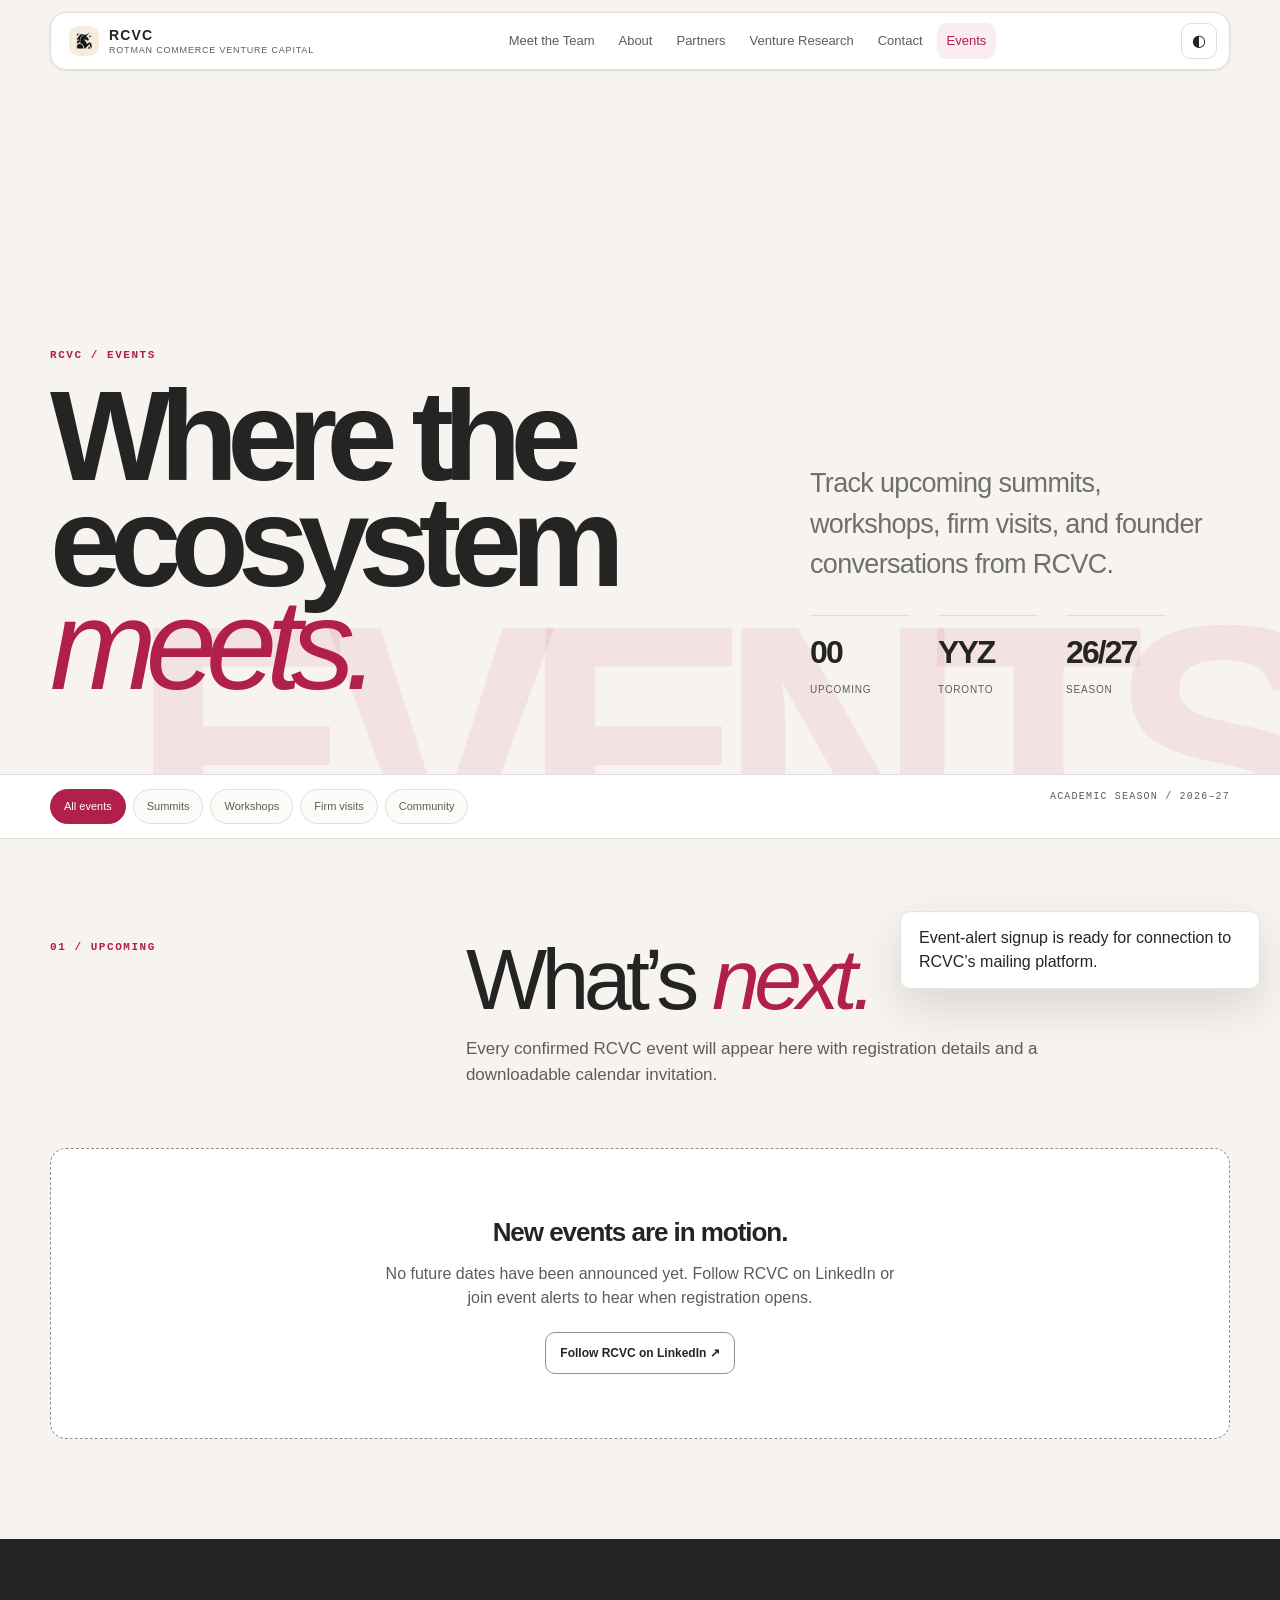
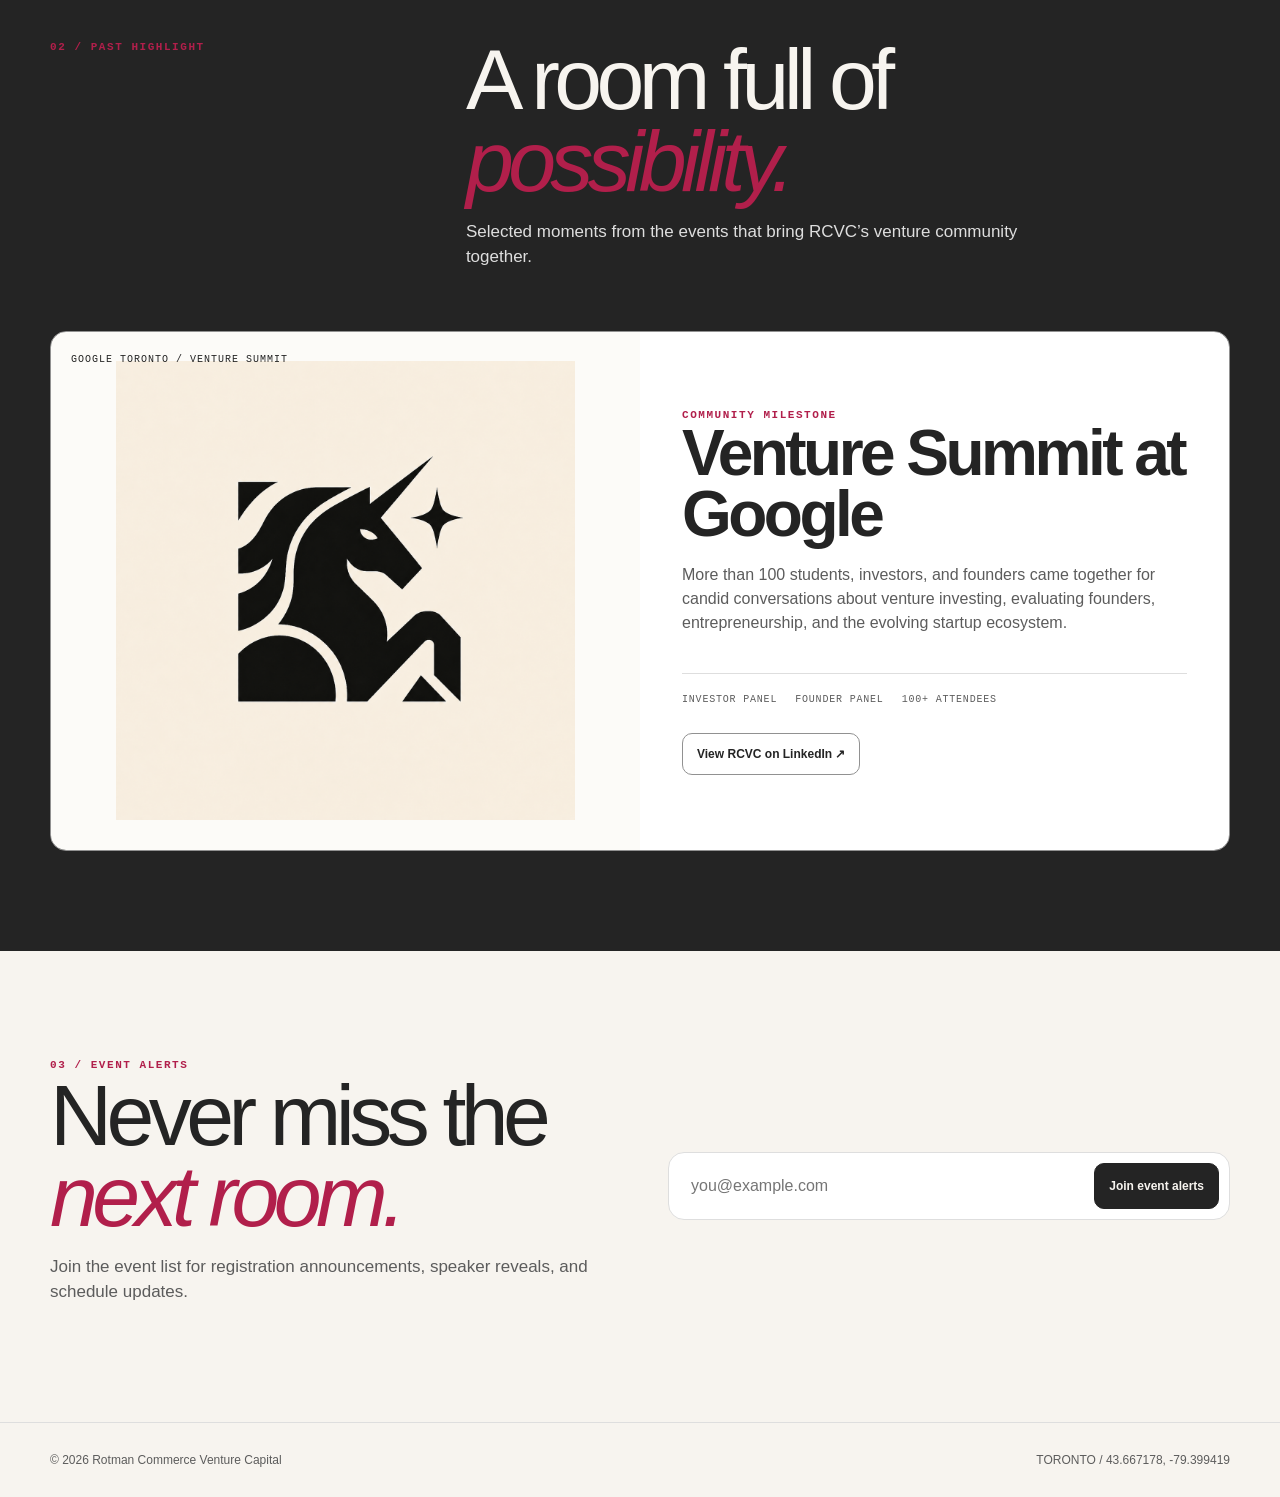
==== events.html @ 69e8425a "Initial RCVC website" ====
<!doctype html>
<html lang="en">
<head>
  <meta charset="UTF-8" />
  <meta name="viewport" content="width=device-width, initial-scale=1.0" />
  <meta name="description" content="Upcoming events from Rotman Commerce Venture Capital." />
  <title>Events — RCVC</title>
  <script>
    (() => {
      const param = new URLSearchParams(window.location.search).get("scoutTheme");
      const theme =
        param || (window.matchMedia("(prefers-color-scheme: dark)").matches ? "dark" : "light");
      document.documentElement.setAttribute("data-theme", theme);
    })();
  </script>
  <style>
    :root {
      color-scheme: light;
      --cp-bg: #f7f4ef;
      --cp-bg-elevated: #fcfbf8;
      --cp-surface: #ffffff;
      --cp-surface-soft: #f5f5f5;
      --cp-border: #dedede;
      --cp-border-strong: #919191;
      --cp-text: #242424;
      --cp-text-muted: #5c5c5c;
      --cp-text-soft: #6f6f6f;
      --cp-accent: #b11f4b;
      --cp-accent-hover: #9a1a41;
      --cp-accent-soft: rgba(177, 31, 75, 0.08);
      --cp-accent-fg: #ffffff;
      --cp-success: #16a34a;
      --cp-danger: #dc2626;
      --cp-warning: #f59e0b;
      --cp-link: #0078d4;
      --cp-shadow: 0 18px 48px rgba(0, 0, 0, 0.12);
      --cp-overlay: rgba(255, 255, 255, 0.8);
      --cp-panel: rgba(255, 255, 255, 0.86);
      --cp-panel-strong: rgba(255, 255, 255, 0.96);
      --cp-sheen: rgba(255, 255, 255, 0.55);
      --cp-highlight: rgba(177, 31, 75, 0.12);
    }
    html[data-theme="dark"] {
      color-scheme: dark;
      --cp-bg: #3d3b3a;
      --cp-bg-elevated: #343231;
      --cp-surface: #292929;
      --cp-surface-soft: #2e2e2e;
      --cp-border: #474747;
      --cp-border-strong: #5f5f5f;
      --cp-text: #dedede;
      --cp-text-muted: #919191;
      --cp-text-soft: #b0b0b0;
      --cp-accent: #fd8ea1;
      --cp-accent-hover: #fb7b91;
      --cp-accent-soft: rgba(253, 142, 161, 0.14);
      --cp-accent-fg: #1a1a1a;
      --cp-success: #4ade80;
      --cp-danger: #f87171;
      --cp-warning: #fbbf24;
      --cp-link: #4da6ff;
      --cp-shadow: 0 18px 48px rgba(0, 0, 0, 0.32);
      --cp-overlay: rgba(41, 41, 41, 0.88);
      --cp-panel: rgba(41, 41, 41, 0.72);
      --cp-panel-strong: rgba(41, 41, 41, 0.96);
      --cp-sheen: rgba(255, 255, 255, 0.04);
      --cp-highlight: rgba(253, 142, 161, 0.12);
    }
    * { box-sizing: border-box; }
    html { scroll-behavior: smooth; }
    body {
      margin: 0;
      overflow-x: hidden;
      background: var(--cp-bg);
      color: var(--cp-text);
      font-family: "Segoe UI", Aptos, Calibri, -apple-system, BlinkMacSystemFont, sans-serif;
      line-height: 1.5;
    }
    button, input { font: inherit; }
    a { color: inherit; }
    ::selection { background: var(--cp-accent); color: var(--cp-accent-fg); }
    :focus-visible { outline: 2px solid var(--cp-accent); outline-offset: 4px; }
    .grain { position: fixed; z-index: 20; inset: 0; pointer-events: none; opacity: .08; background-image: radial-gradient(var(--cp-text-muted) .5px, transparent .5px); background-size: 6px 6px; mix-blend-mode: multiply; }
    html[data-theme="dark"] .grain { mix-blend-mode: screen; opacity: .04; }
    .nav {
      position: fixed;
      z-index: 30;
      top: 12px;
      left: 50%;
      width: min(calc(100% - 24px), 1180px);
      transform: translateX(-50%);
      display: flex;
      align-items: center;
      justify-content: space-between;
      gap: 16px;
      padding: 10px 12px 10px 18px;
      border: 1px solid var(--cp-border);
      border-radius: 16px;
      background: var(--cp-panel-strong);
      box-shadow: 0 0 2px var(--cp-border), 0 1px 2px var(--cp-border);
      backdrop-filter: blur(16px);
    }
    .brand { display: inline-flex; align-items: center; gap: 10px; text-decoration: none; }
    .brand-mark { width: 30px; height: 30px; border-radius: .625rem; object-fit: cover; background: var(--cp-bg-elevated); }
    .brand-copy { display: grid; line-height: 1; }
    .brand-copy strong { font-size: 14px; letter-spacing: .08em; }
    .brand-copy span { margin-top: 4px; color: var(--cp-text-muted); font-size: 9px; letter-spacing: .09em; text-transform: uppercase; }
    .nav-links { display: flex; align-items: center; gap: 4px; }
    .nav-links a { padding: 8px 10px; border-radius: .625rem; color: var(--cp-text-muted); font-size: 13px; text-decoration: none; }
    .nav-links a:hover, .nav-links a.active { background: var(--cp-accent-soft); color: var(--cp-accent); }
    .icon-btn { display: grid; width: 36px; height: 36px; padding: 0; place-items: center; border: 1px solid var(--cp-border); border-radius: .625rem; background: var(--cp-surface); color: var(--cp-text); cursor: pointer; }
    .mobile-menu { display: none; }
    .hero {
      position: relative;
      min-height: 86svh;
      display: grid;
      align-items: end;
      padding: 150px max(24px, calc((100vw - 1180px) / 2)) 74px;
      overflow: hidden;
    }
    .hero::after { content: "EVENTS"; position: absolute; right: -2vw; bottom: -8vw; color: var(--cp-accent-soft); font-size: min(27vw, 410px); font-weight: 800; letter-spacing: -.1em; line-height: .75; pointer-events: none; transform: translateX(var(--event-bg-shift, 0)); }
    .hero-grid { position: relative; z-index: 2; display: grid; grid-template-columns: 1.25fr .75fr; gap: 60px; align-items: end; will-change: transform, opacity; }
    .kicker { color: var(--cp-accent); font-family: Consolas, "Courier New", Courier, monospace; font-size: 11px; font-weight: 700; letter-spacing: .14em; text-transform: uppercase; }
    h1, h2, h3, p { margin-top: 0; }
    h1 { margin: 20px 0 0; font-size: clamp(72px, 10vw, 146px); font-weight: 580; letter-spacing: -.085em; line-height: .8; }
    h1 em, h2 em { color: var(--cp-accent); font-weight: 350; }
    .hero-title-line { display: block; overflow: hidden; padding-bottom: .11em; margin-bottom: -.08em; }
    .hero-title-line span { display: block; opacity: 0; transform: translateY(115%); transition: opacity .85s ease, transform .85s cubic-bezier(.2,.8,.2,1); }
    .hero.entered .hero-title-line span { opacity: 1; transform: translateY(0); }
    .hero.entered .hero-title-line:nth-child(2) span { transition-delay: .14s; }
    .hero .kicker, .hero-copy, .event-stats { opacity: 0; transform: translateY(38px); transition: opacity .7s ease, transform .7s ease; }
    .hero.entered .kicker, .hero.entered .hero-copy, .hero.entered .event-stats { opacity: 1; transform: translateY(0); }
    .hero.entered .hero-copy { transition-delay: .22s; }
    .hero.entered .event-stats { transition-delay: .32s; }
    .hero-copy { margin: 0; color: var(--cp-text-soft); font-size: clamp(19px, 2.2vw, 27px); letter-spacing: -.025em; }
    .event-stats { display: flex; gap: 28px; margin-top: 30px; }
    .event-stats div { min-width: 100px; padding-top: 12px; border-top: 1px solid var(--cp-border); }
    .event-stats strong { display: block; font-size: 32px; letter-spacing: -.06em; }
    .event-stats span { color: var(--cp-text-muted); font-size: 10px; letter-spacing: .08em; text-transform: uppercase; }
    .season-bar { position: sticky; z-index: 12; top: 82px; display: flex; justify-content: space-between; gap: 20px; padding: 14px max(24px, calc((100vw - 1180px) / 2)); overflow-x: auto; border-block: 1px solid var(--cp-border); background: var(--cp-panel-strong); backdrop-filter: blur(16px); }
    .filters { display: flex; width: max-content; gap: 7px; }
    .filter { padding: 8px 13px; border: 1px solid var(--cp-border); border-radius: 999px; background: var(--cp-bg-elevated); color: var(--cp-text-muted); font-size: 11px; cursor: pointer; transition: transform .2s ease, background .2s ease, color .2s ease; }
    .filter.active, .filter:hover { border-color: var(--cp-accent); background: var(--cp-accent); color: var(--cp-accent-fg); }
    .filter:hover { transform: translateY(-2px); }
    .season { color: var(--cp-text-muted); font-family: Consolas, "Courier New", Courier, monospace; font-size: 10px; letter-spacing: .12em; white-space: nowrap; text-transform: uppercase; }
    .shell { width: min(calc(100% - 48px), 1180px); margin: 0 auto; padding: 100px 0; }
    .section-head { display: grid; grid-template-columns: .65fr 1.35fr; gap: 48px; margin-bottom: 44px; }
    h2 { margin-bottom: 16px; font-size: clamp(44px, 7vw, 86px); font-weight: 500; letter-spacing: -.065em; line-height: .95; }
    .section-head p { max-width: 590px; color: var(--cp-text-muted); font-size: 17px; }
    .event-list { display: grid; gap: 12px; }
    .event-card { display: grid; grid-template-columns: 150px 1fr auto; gap: 28px; align-items: center; padding: 24px; border: 1px solid var(--cp-border); border-radius: 16px; background: var(--cp-surface); transition: transform .3s ease, border-color .3s ease; }
    .event-card:hover { transform: translateY(-5px); border-color: var(--cp-accent); }
    .event-date { display: flex; align-items: baseline; gap: 10px; }
    .event-date strong { color: var(--cp-accent); font-size: 48px; font-weight: 500; letter-spacing: -.06em; }
    .event-date span { color: var(--cp-text-muted); font-family: Consolas, "Courier New", Courier, monospace; font-size: 11px; text-transform: uppercase; }
    .event-card h3 { margin-bottom: 6px; font-size: 26px; letter-spacing: -.035em; }
    .event-card p { margin: 0; color: var(--cp-text-muted); font-size: 14px; }
    .event-actions { display: flex; gap: 8px; }
    .btn { display: inline-flex; min-height: 42px; align-items: center; justify-content: center; padding: 0 14px; border: 1px solid var(--cp-text); border-radius: .625rem; background: var(--cp-text); color: var(--cp-bg); font-size: 12px; font-weight: 650; text-decoration: none; cursor: pointer; }
    .btn.alt { background: transparent; color: var(--cp-text); border-color: var(--cp-border-strong); }
    .empty { padding: 64px 24px; border: 1px dashed var(--cp-border-strong); border-radius: 16px; text-align: center; background: var(--cp-surface); }
    .empty strong { display: block; margin-bottom: 10px; font-size: 26px; letter-spacing: -.04em; }
    .empty p { max-width: 520px; margin: 0 auto 22px; color: var(--cp-text-muted); }
    .past { background: var(--cp-text); color: var(--cp-bg); }
    .past .section-head p { color: var(--cp-border); }
    .past-card { display: grid; grid-template-columns: 1fr 1fr; min-height: 520px; overflow: hidden; border: 1px solid var(--cp-border-strong); border-radius: 16px; }
    .past-art { position: relative; display: grid; place-items: center; overflow: hidden; background: var(--cp-bg-elevated); }
    .past-art img { width: 78%; aspect-ratio: 1; object-fit: cover; transition: transform .6s ease; }
    .past-card:hover .past-art img { transform: scale(1.04) rotate(-1deg); }
    .past-art span { position: absolute; left: 20px; top: 20px; color: var(--cp-text); font-family: Consolas, "Courier New", Courier, monospace; font-size: 10px; letter-spacing: .1em; text-transform: uppercase; }
    .past-copy { display: flex; flex-direction: column; justify-content: center; padding: 42px; background: var(--cp-surface); color: var(--cp-text); }
    .past-copy h3 { margin-bottom: 18px; font-size: clamp(36px, 5vw, 64px); letter-spacing: -.055em; line-height: .95; }
    .past-copy p { color: var(--cp-text-muted); }
    .past-meta { display: flex; gap: 18px; margin-top: 22px; padding-top: 18px; border-top: 1px solid var(--cp-border); color: var(--cp-text-muted); font-family: Consolas, "Courier New", Courier, monospace; font-size: 10px; letter-spacing: .08em; text-transform: uppercase; }
    .alerts { display: grid; grid-template-columns: 1fr 1fr; gap: 56px; align-items: center; }
    .alerts p { color: var(--cp-text-muted); font-size: 17px; }
    .alert-form { display: flex; gap: 8px; padding: 10px; border: 1px solid var(--cp-border); border-radius: 16px; background: var(--cp-surface); }
    .alert-form input { flex: 1; min-width: 0; padding: 11px 12px; border: 0; background: transparent; color: var(--cp-text); outline: 0; }
    footer { padding: 28px max(24px, calc((100vw - 1180px) / 2)); border-top: 1px solid var(--cp-border); color: var(--cp-text-muted); font-size: 12px; }
    .footer-row { display: flex; justify-content: space-between; gap: 20px; }
    .toast { position: fixed; z-index: 50; right: 20px; bottom: 20px; max-width: 360px; padding: 14px 18px; border: 1px solid var(--cp-border); border-radius: .625rem; background: var(--cp-panel-strong); box-shadow: var(--cp-shadow); transform: translateY(140%); transition: transform .3s ease; }
    .toast.show { transform: translateY(0); }
    .scroll-reveal { opacity: 0; transform: translateY(72px); transition: opacity .8s ease var(--reveal-delay, 0ms), transform .8s cubic-bezier(.2,.8,.2,1) var(--reveal-delay, 0ms); }
    .scroll-reveal.visible { opacity: 1; transform: translateY(0); }
    @media (max-width: 900px) {
      .nav-links { display: none; position: absolute; top: 58px; left: 0; right: 0; padding: 12px; flex-direction: column; align-items: stretch; border: 1px solid var(--cp-border); border-radius: 16px; background: var(--cp-panel-strong); }
      .nav-links.open { display: flex; }
      .mobile-menu { display: grid; }
      .hero-grid, .section-head, .past-card, .alerts { grid-template-columns: 1fr; }
      .event-card { grid-template-columns: 120px 1fr; }
      .event-actions { grid-column: 1 / -1; }
    }
    @media (max-width: 580px) {
      .brand-copy span, .season { display: none; }
      .hero { min-height: 78svh; padding-top: 120px; }
      h1 { font-size: clamp(62px, 19vw, 86px); }
      .shell { width: min(calc(100% - 32px), 1180px); padding: 76px 0; }
      .event-card { grid-template-columns: 1fr; }
      .event-actions { grid-column: auto; flex-wrap: wrap; }
      .past-copy { padding: 28px; }
      .alert-form { align-items: stretch; flex-direction: column; }
      .footer-row { flex-direction: column; }
    }
    @media (prefers-reduced-motion: reduce) { *, *::before, *::after { scroll-behavior: auto !important; transition-duration: .01ms !important; } .scroll-reveal, .hero-title-line span, .hero .kicker, .hero-copy, .event-stats { opacity: 1 !important; transform: none !important; } }
  </style>
</head>
<body>
  <div class="grain" aria-hidden="true"></div>
  <img id="logoSource" src="[data-uri]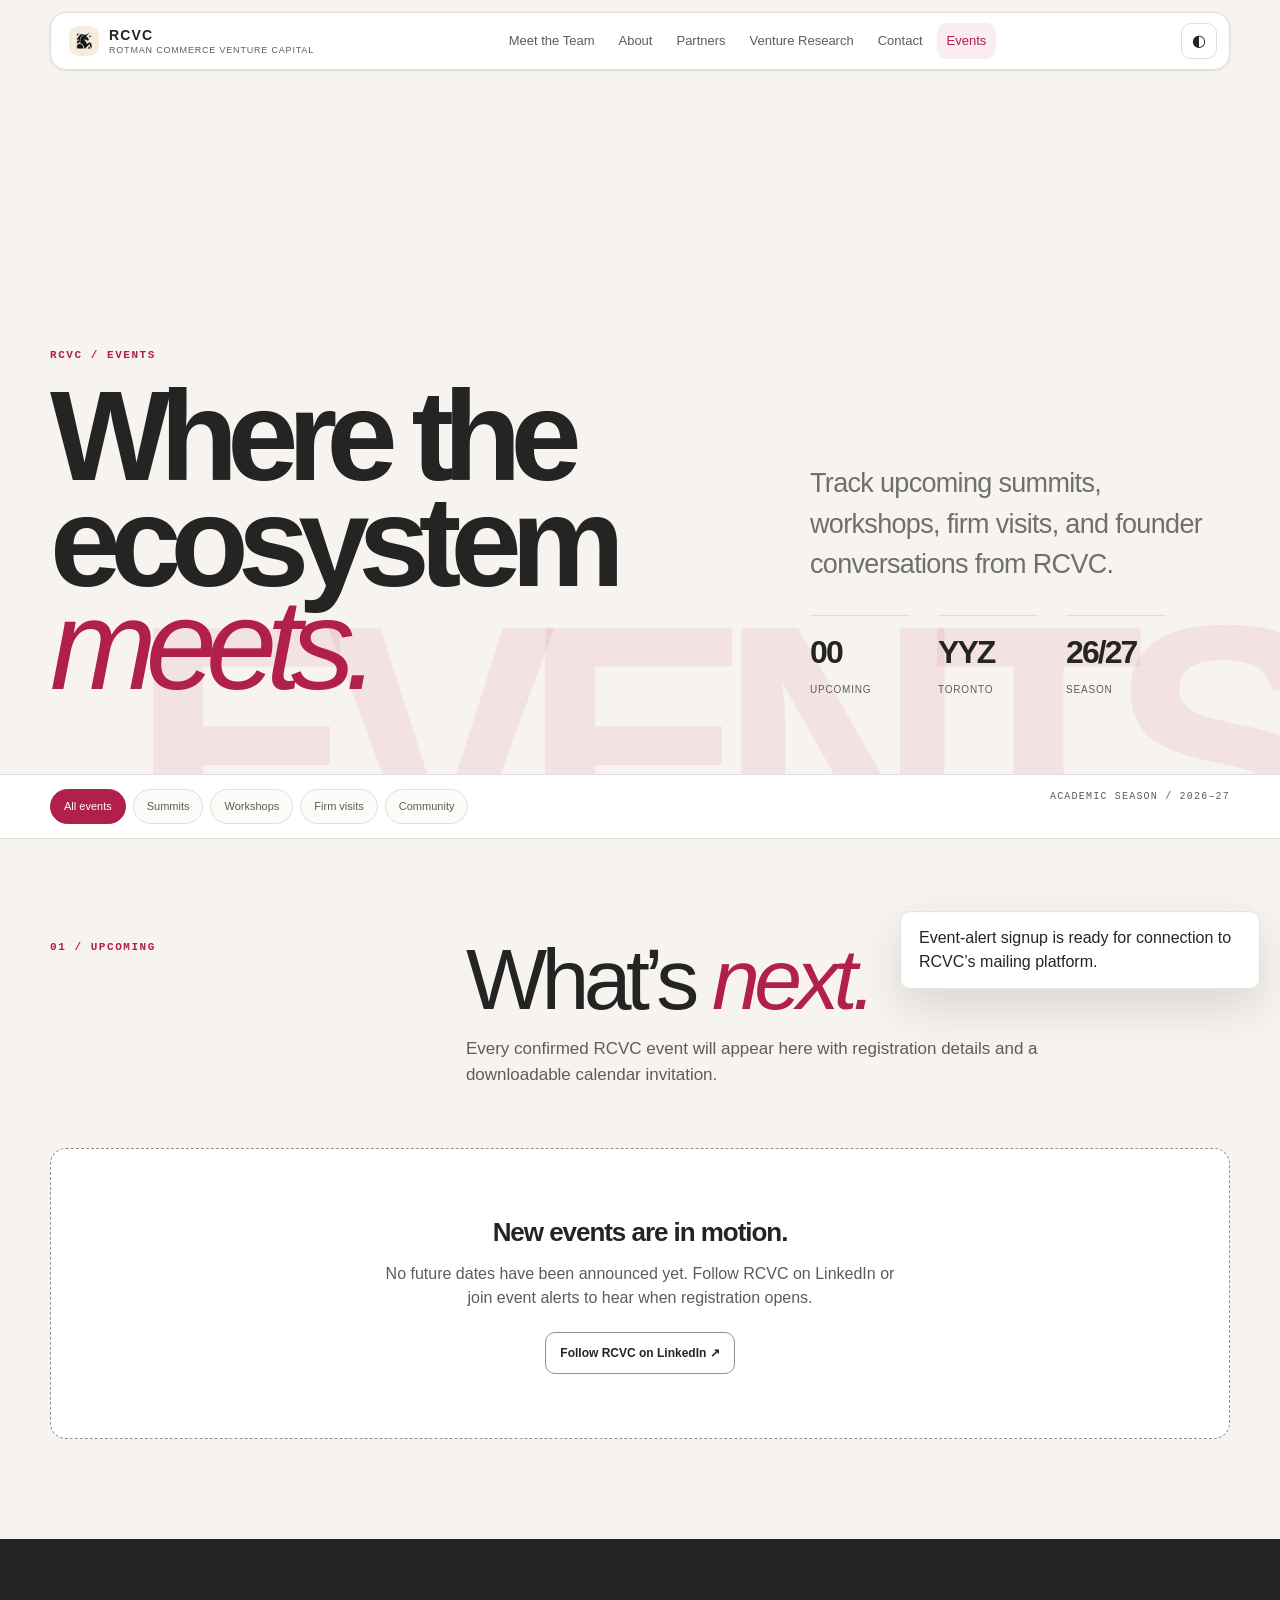
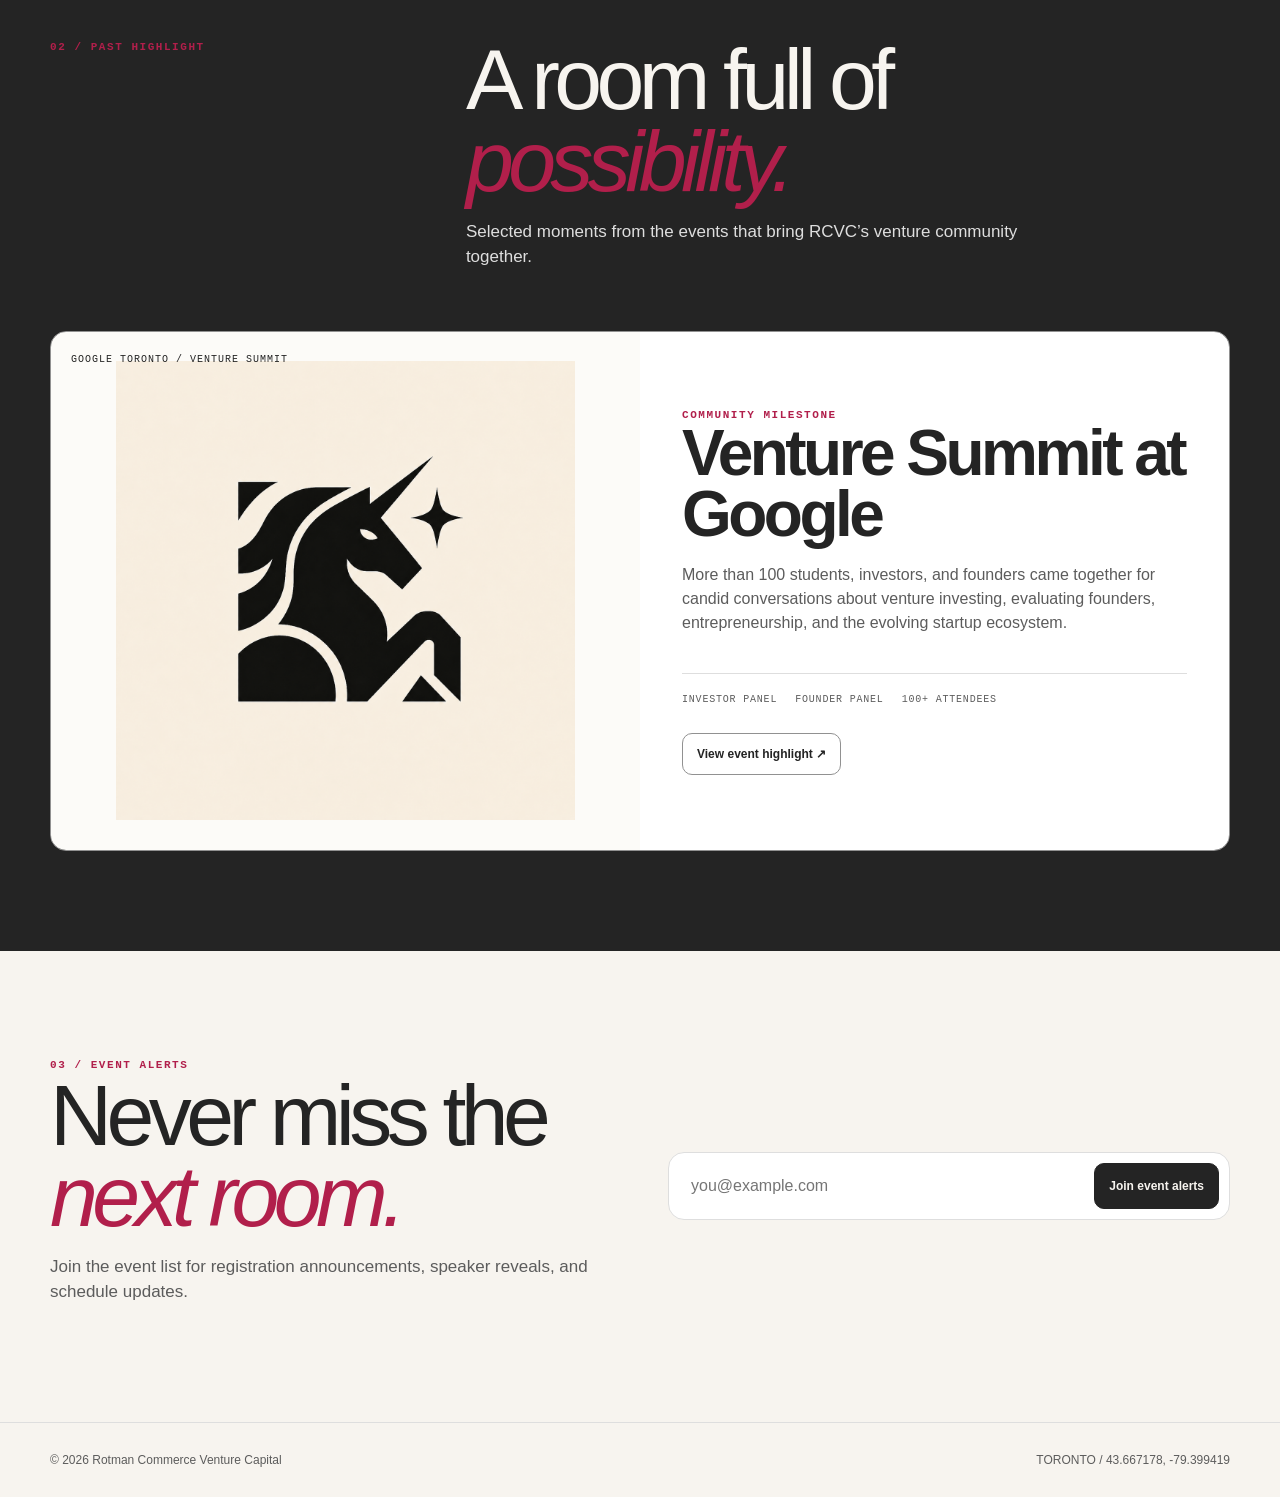
